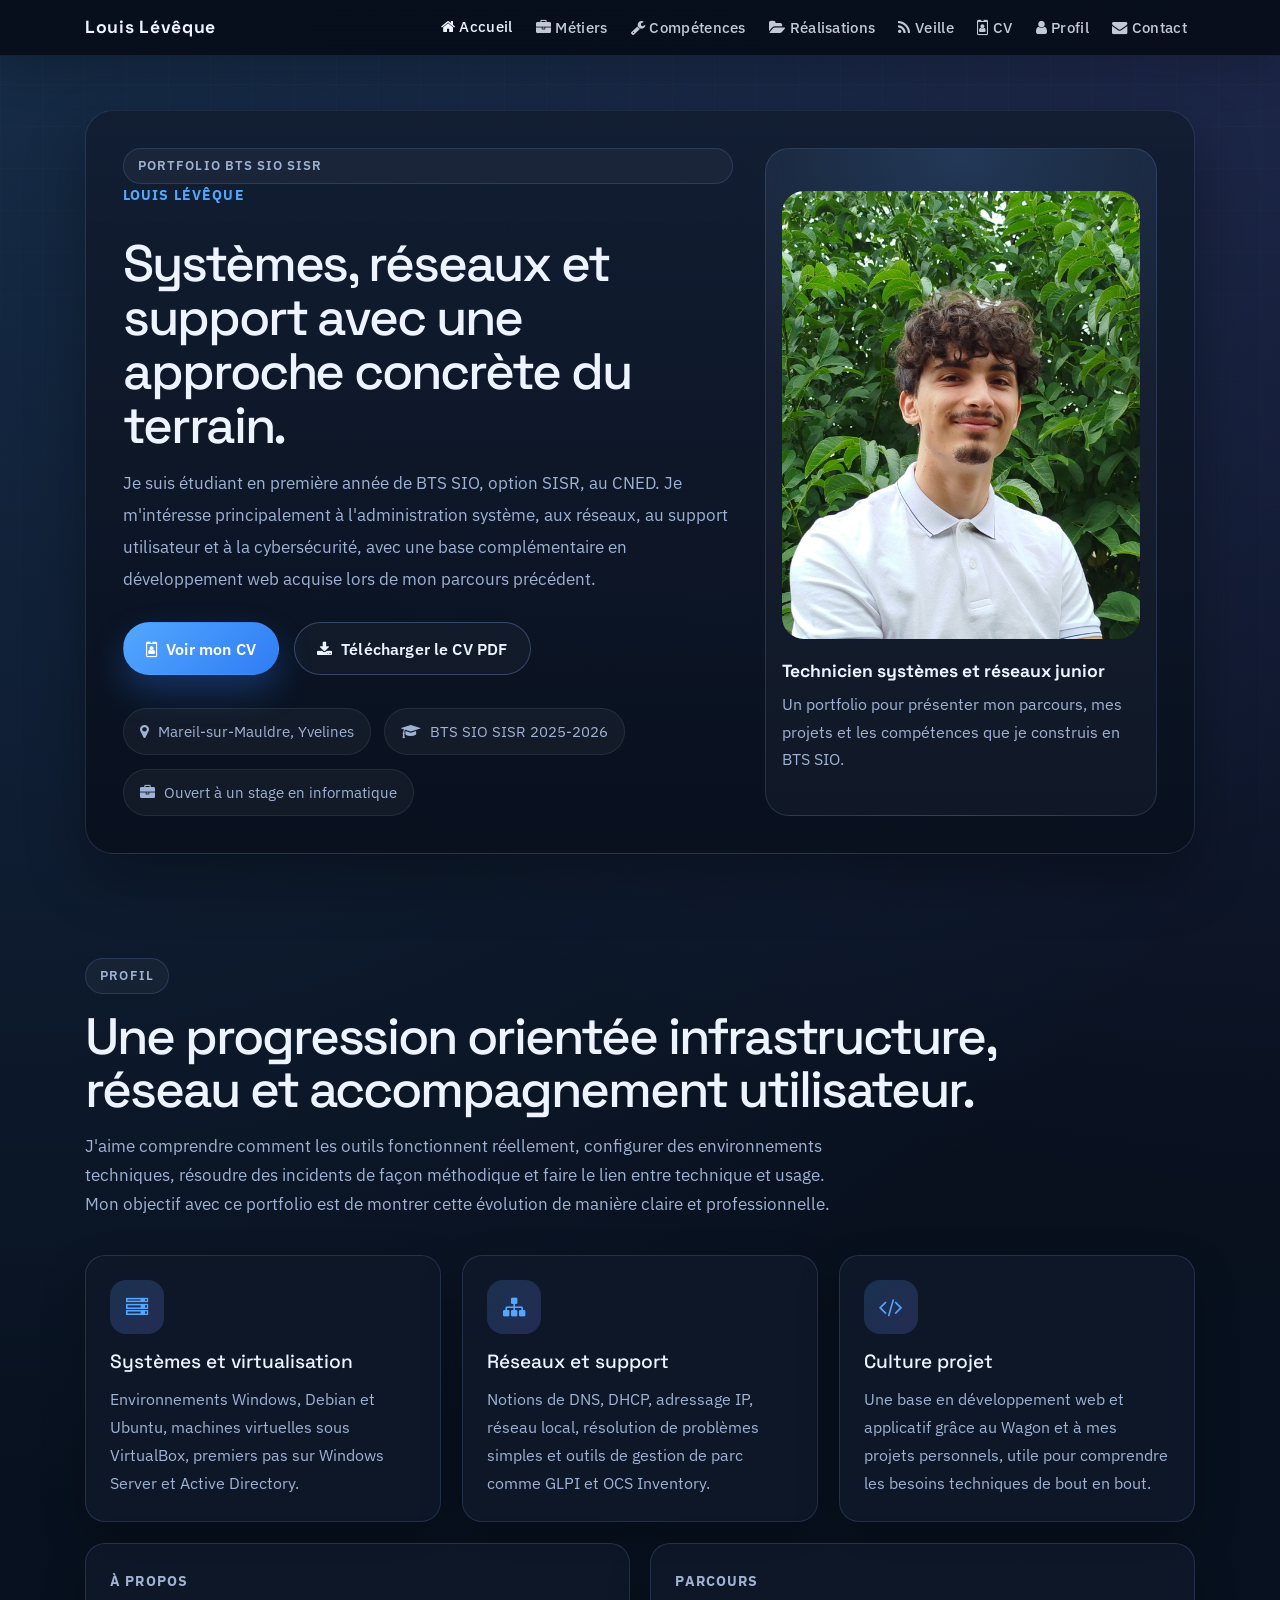
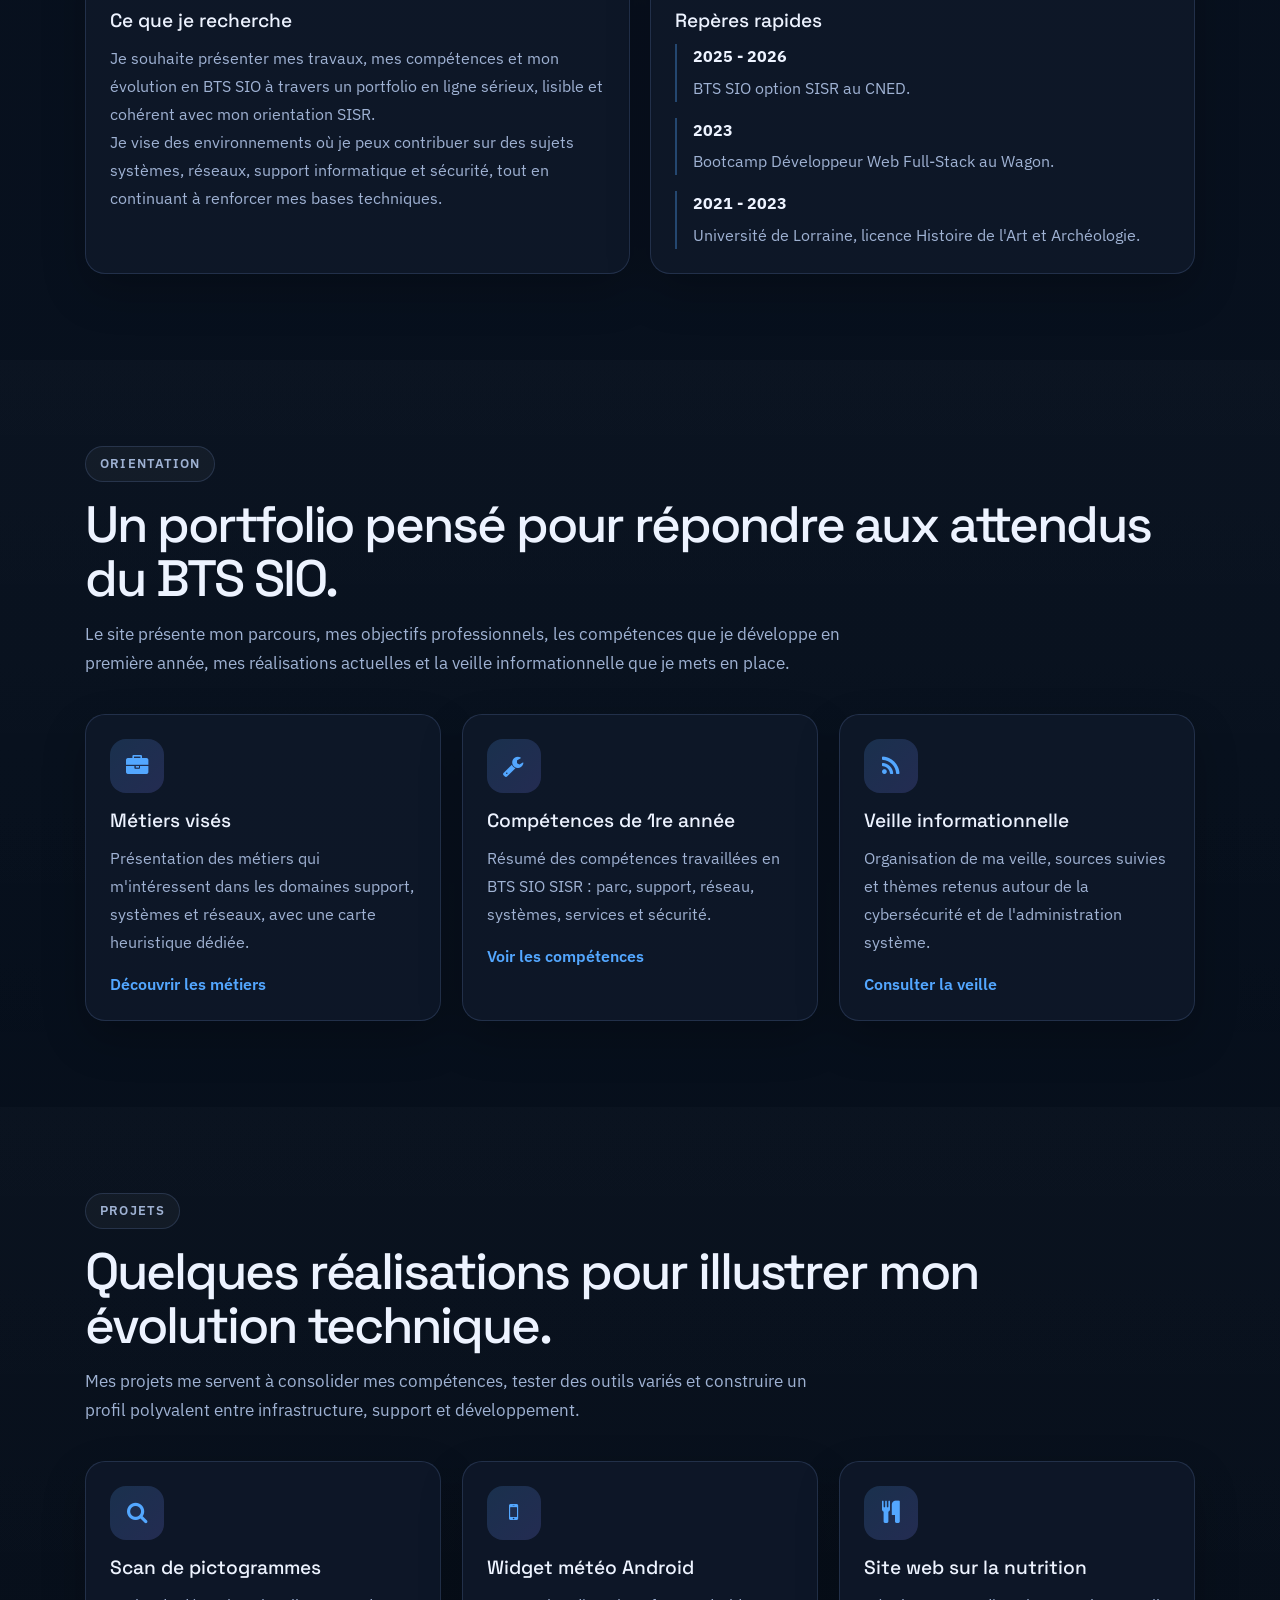
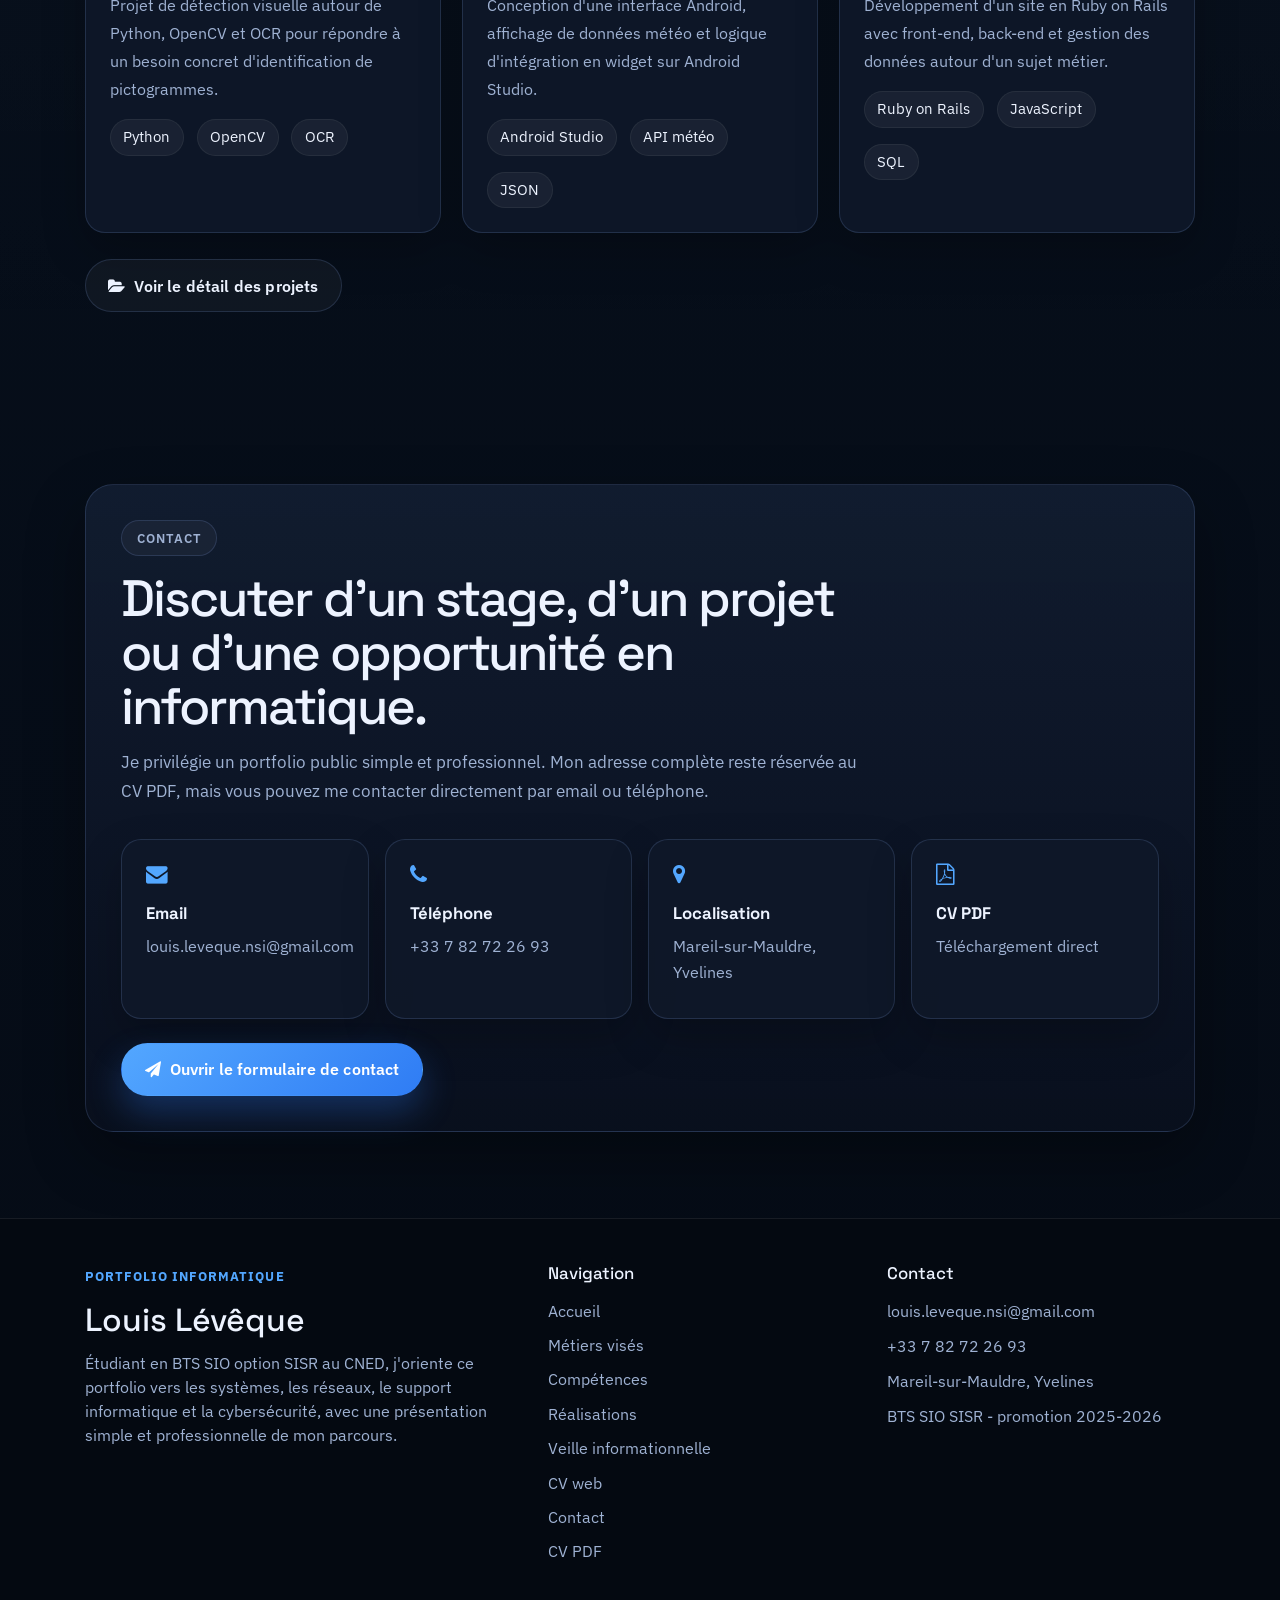
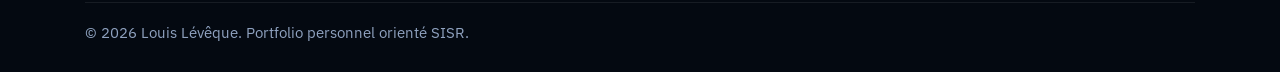
==== index.html @ 65be2db2 "Publie la version finale du portfolio SISR" ====
<!doctype html>
<html lang="fr">
    <head>
        <meta charset="utf-8">
        <meta name="viewport" content="width=device-width, initial-scale=1, shrink-to-fit=no">
        <meta name="description" content="Portfolio de Louis Lévêque, étudiant en BTS SIO option SISR, orienté systèmes, réseaux, support et cybersécurité.">
        <meta name="author" content="Louis Lévêque">
        <title>Portfolio de Louis Lévêque</title>
        <link rel="icon" href="favicon.ico">
        <link rel="preconnect" href="https://fonts.googleapis.com">
        <link rel="preconnect" href="https://fonts.gstatic.com" crossorigin>
        <link href="https://fonts.googleapis.com/css2?family=IBM+Plex+Sans:wght@400;500;600;700&family=Space+Grotesk:wght@500;700&display=swap" rel="stylesheet">
        <link rel="stylesheet" href="https://cdn.jsdelivr.net/npm/bootstrap@4.6.2/dist/css/bootstrap.min.css" integrity="sha384-xOolHFLEh07PJGoPkLv1IbcEPTNtaed2xpHsD9ESMhqIYd0nLMwNLD69Npy4HI+N" crossorigin="anonymous">
        <link href="https://maxcdn.bootstrapcdn.com/font-awesome/4.7.0/css/font-awesome.min.css" rel="stylesheet">
        <link href="css/site.css" rel="stylesheet">
        <link href="css/accueil.css" rel="stylesheet">
        <script src="js/index.js"></script>
    </head>
    <body data-page="home">
        <div id="header"></div>

        <main>
            <section class="hero-shell">
                <div class="container">
                    <div class="hero-layout surface-card">
                        <div class="hero-copy">
                            <span class="section-tag">Portfolio BTS SIO SISR</span>
                            <p class="eyebrow">Louis Lévêque</p>
                            <h1 class="section-title">Systèmes, réseaux et support avec une approche concrète du terrain.</h1>
                            <p class="hero-lead">
                                Je suis étudiant en première année de BTS SIO, option SISR, au CNED. Je m'intéresse
                                principalement à l'administration système, aux réseaux, au support utilisateur et à la
                                cybersécurité, avec une base complémentaire en développement web acquise lors de mon
                                parcours précédent.
                            </p>
                            <div class="hero-actions">
                                <a class="btn-accent" href="pages/cv.html">
                                    <span class="fa fa-id-badge"></span> Voir mon CV
                                </a>
                                <a class="btn-outline-light" href="docs/CV-Louis-Leveque-Stage.pdf" target="_blank">
                                    <span class="fa fa-download"></span> Télécharger le CV PDF
                                </a>
                            </div>
                            <div class="meta-list hero-meta">
                                <div class="meta-pill"><span class="fa fa-map-marker"></span> Mareil-sur-Mauldre, Yvelines</div>
                                <div class="meta-pill"><span class="fa fa-graduation-cap"></span> BTS SIO SISR 2025-2026</div>
                                <div class="meta-pill"><span class="fa fa-briefcase"></span> Ouvert à un stage en informatique</div>
                            </div>
                        </div>

                        <aside class="portrait-card">
                            <div class="portrait-frame">
                                <img src="Images/photo-cv.jpg" alt="Portrait de Louis Lévêque">
                            </div>
                            <div class="portrait-caption">
                                <p class="portrait-role">Technicien systèmes et réseaux junior</p>
                                <p class="portrait-note">
                                    Un portfolio pour présenter mon parcours, mes projets et les compétences que je construis en BTS SIO.
                                </p>
                            </div>
                        </aside>
                    </div>
                </div>
            </section>

            <section class="section-shell" id="profil">
                <div class="container">
                    <span class="section-tag">Profil</span>
                    <h2 class="section-title profile-title">Une progression orientée infrastructure, réseau et accompagnement utilisateur.</h2>
                    <p class="section-intro">
                        J'aime comprendre comment les outils fonctionnent réellement, configurer des environnements
                        techniques, résoudre des incidents de façon méthodique et faire le lien entre technique et usage.
                        Mon objectif avec ce portfolio est de montrer cette évolution de manière claire et professionnelle.
                    </p>

                    <div class="focus-grid">
                        <article class="surface-card-soft focus-card">
                            <div class="focus-icon"><span class="fa fa-server"></span></div>
                            <h3>Systèmes et virtualisation</h3>
                            <p>Environnements Windows, Debian et Ubuntu, machines virtuelles sous VirtualBox, premiers pas sur Windows Server et Active Directory.</p>
                        </article>
                        <article class="surface-card-soft focus-card">
                            <div class="focus-icon"><span class="fa fa-sitemap"></span></div>
                            <h3>Réseaux et support</h3>
                            <p>Notions de DNS, DHCP, adressage IP, réseau local, résolution de problèmes simples et outils de gestion de parc comme GLPI et OCS Inventory.</p>
                        </article>
                        <article class="surface-card-soft focus-card">
                            <div class="focus-icon"><span class="fa fa-code"></span></div>
                            <h3>Culture projet</h3>
                            <p>Une base en développement web et applicatif grâce au Wagon et à mes projets personnels, utile pour comprendre les besoins techniques de bout en bout.</p>
                        </article>
                    </div>

                    <div class="profile-grid">
                        <article class="surface-card-soft profile-panel">
                            <p class="eyebrow">À propos</p>
                            <h3>Ce que je recherche</h3>
                            <p>
                                Je souhaite présenter mes travaux, mes compétences et mon évolution en BTS SIO à travers
                                un portfolio en ligne sérieux, lisible et cohérent avec mon orientation SISR.
                            </p>
                            <p>
                                Je vise des environnements où je peux contribuer sur des sujets systèmes, réseaux,
                                support informatique et sécurité, tout en continuant à renforcer mes bases techniques.
                            </p>
                        </article>

                        <article class="surface-card-soft profile-panel">
                            <p class="eyebrow">Parcours</p>
                            <h3>Repères rapides</h3>
                            <div class="timeline-snippet">
                                <div class="timeline-step">
                                    <span class="timeline-year">2025 - 2026</span>
                                    <p>BTS SIO option SISR au CNED.</p>
                                </div>
                                <div class="timeline-step">
                                    <span class="timeline-year">2023</span>
                                    <p>Bootcamp Développeur Web Full-Stack au Wagon.</p>
                                </div>
                                <div class="timeline-step">
                                    <span class="timeline-year">2021 - 2023</span>
                                    <p>Université de Lorraine, licence Histoire de l'Art et Archéologie.</p>
                                </div>
                            </div>
                        </article>
                    </div>
                </div>
            </section>

            <section class="section-shell section-alt" id="orientation">
                <div class="container">
                    <span class="section-tag">Orientation</span>
                    <h2 class="section-title">Un portfolio pensé pour répondre aux attendus du BTS SIO.</h2>
                    <p class="section-intro">
                        Le site présente mon parcours, mes objectifs professionnels, les compétences que je développe
                        en première année, mes réalisations actuelles et la veille informationnelle que je mets en place.
                    </p>

                    <div class="focus-grid">
                        <article class="surface-card-soft focus-card">
                            <div class="focus-icon"><span class="fa fa-briefcase"></span></div>
                            <h3>Métiers visés</h3>
                            <p>Présentation des métiers qui m'intéressent dans les domaines support, systèmes et réseaux, avec une carte heuristique dédiée.</p>
                            <a class="section-link" href="pages/metiers.html">Découvrir les métiers</a>
                        </article>
                        <article class="surface-card-soft focus-card">
                            <div class="focus-icon"><span class="fa fa-wrench"></span></div>
                            <h3>Compétences de 1re année</h3>
                            <p>Résumé des compétences travaillées en BTS SIO SISR : parc, support, réseau, systèmes, services et sécurité.</p>
                            <a class="section-link" href="pages/competences.html">Voir les compétences</a>
                        </article>
                        <article class="surface-card-soft focus-card">
                            <div class="focus-icon"><span class="fa fa-rss"></span></div>
                            <h3>Veille informationnelle</h3>
                            <p>Organisation de ma veille, sources suivies et thèmes retenus autour de la cybersécurité et de l'administration système.</p>
                            <a class="section-link" href="pages/veille.html">Consulter la veille</a>
                        </article>
                    </div>
                </div>
            </section>

            <section class="section-shell section-alt" id="projets">
                <div class="container">
                    <span class="section-tag">Projets</span>
                    <h2 class="section-title">Quelques réalisations pour illustrer mon évolution technique.</h2>
                    <p class="section-intro">
                        Mes projets me servent à consolider mes compétences, tester des outils variés et construire un profil
                        polyvalent entre infrastructure, support et développement.
                    </p>

                    <div class="projects-grid">
                        <article class="surface-card-soft project-card">
                            <div class="project-icon"><span class="fa fa-search"></span></div>
                            <h3>Scan de pictogrammes</h3>
                            <p>Projet de détection visuelle autour de Python, OpenCV et OCR pour répondre à un besoin concret d'identification de pictogrammes.</p>
                            <span class="chip">Python</span>
                            <span class="chip">OpenCV</span>
                            <span class="chip">OCR</span>
                        </article>

                        <article class="surface-card-soft project-card">
                            <div class="project-icon"><span class="fa fa-mobile"></span></div>
                            <h3>Widget météo Android</h3>
                            <p>Conception d'une interface Android, affichage de données météo et logique d'intégration en widget sur Android Studio.</p>
                            <span class="chip">Android Studio</span>
                            <span class="chip">API météo</span>
                            <span class="chip">JSON</span>
                        </article>

                        <article class="surface-card-soft project-card">
                            <div class="project-icon"><span class="fa fa-cutlery"></span></div>
                            <h3>Site web sur la nutrition</h3>
                            <p>Développement d'un site en Ruby on Rails avec front-end, back-end et gestion des données autour d'un sujet métier.</p>
                            <span class="chip">Ruby on Rails</span>
                            <span class="chip">JavaScript</span>
                            <span class="chip">SQL</span>
                        </article>
                    </div>

                    <div class="projects-cta">
                        <a class="btn-surface" href="pages/projets.html">
                            <span class="fa fa-folder-open"></span> Voir le détail des projets
                        </a>
                    </div>
                </div>
            </section>

            <section class="section-shell" id="contact">
                <div class="container">
                    <div class="contact-shell surface-card">
                        <div class="contact-copy">
                            <span class="section-tag">Contact</span>
                            <h2 class="section-title contact-title">Discuter d'un stage, d'un projet ou d'une opportunité en informatique.</h2>
                            <p class="section-intro">
                                Je privilégie un portfolio public simple et professionnel. Mon adresse complète reste
                                réservée au CV PDF, mais vous pouvez me contacter directement par email ou téléphone.
                            </p>
                        </div>

                        <div class="contact-grid">
                            <a class="surface-card-soft contact-card" href="mailto:louis.leveque.nsi@gmail.com?subject=Contact%20depuis%20le%20portfolio">
                                <span class="fa fa-envelope"></span>
                                <strong>Email</strong>
                                <span>louis.leveque.nsi@gmail.com</span>
                            </a>
                            <a class="surface-card-soft contact-card" href="tel:+33782722693">
                                <span class="fa fa-phone"></span>
                                <strong>Téléphone</strong>
                                <span>+33 7 82 72 26 93</span>
                            </a>
                            <div class="surface-card-soft contact-card">
                                <span class="fa fa-map-marker"></span>
                                <strong>Localisation</strong>
                                <span>Mareil-sur-Mauldre, Yvelines</span>
                            </div>
                            <a class="surface-card-soft contact-card" href="docs/CV-Louis-Leveque-Stage.pdf" target="_blank">
                                <span class="fa fa-file-pdf-o"></span>
                                <strong>CV PDF</strong>
                                <span>Téléchargement direct</span>
                            </a>
                        </div>
                        <div class="contact-actions">
                            <a class="btn-accent" href="pages/contact.html">
                                <span class="fa fa-paper-plane"></span> Ouvrir le formulaire de contact
                            </a>
                        </div>
                    </div>
                </div>
            </section>
        </main>

        <div id="footer"></div>

        <script src="https://cdn.jsdelivr.net/npm/jquery@3.5.1/dist/jquery.slim.min.js" integrity="sha384-DfXdz2htPH0lsSSs5nCTpuj/zy4C+OGpamoFVy38MVBnE+IbbVYUew+OrCXaRkfj" crossorigin="anonymous"></script>
        <script src="https://cdn.jsdelivr.net/npm/bootstrap@4.6.2/dist/js/bootstrap.bundle.min.js" integrity="sha384-Fy6S3B9q64WdZWQUiU+q4/2Lc9npb8tCaSX9FK7E8HnRr0Jz8D6OP9dO5Vg3Q9ct" crossorigin="anonymous"></script>
    </body>
</html>
---- css/site.css ----
:root {
    --bg: #081120;
    --bg-deep: #050b15;
    --surface: rgba(14, 24, 41, 0.92);
    --surface-strong: rgba(19, 31, 52, 0.98);
    --surface-soft: rgba(28, 44, 71, 0.72);
    --border: rgba(143, 181, 255, 0.16);
    --border-strong: rgba(143, 181, 255, 0.28);
    --text: #edf3ff;
    --muted: #9fb2d3;
    --accent: #53a7ff;
    --accent-strong: #2f7cf4;
    --accent-soft: rgba(83, 167, 255, 0.12);
    --secondary: #7d82ff;
    --success: #42c7a8;
    --shadow: 0 24px 60px rgba(0, 0, 0, 0.32);
    --radius-lg: 28px;
    --radius-md: 20px;
    --radius-sm: 14px;
}

* {
    box-sizing: border-box;
}

html {
    scroll-behavior: smooth;
}

body {
    margin: 0;
    min-height: 100vh;
    padding-top: 78px;
    color: var(--text);
    font-family: "IBM Plex Sans", "Segoe UI", sans-serif;
    background:
        radial-gradient(circle at top left, rgba(83, 167, 255, 0.18), transparent 30%),
        radial-gradient(circle at top right, rgba(125, 130, 255, 0.16), transparent 24%),
        linear-gradient(180deg, #091120 0%, #07101d 48%, #050b15 100%);
}

body::before {
    position: fixed;
    inset: 0;
    z-index: -1;
    content: "";
    background-image:
        linear-gradient(rgba(255, 255, 255, 0.025) 1px, transparent 1px),
        linear-gradient(90deg, rgba(255, 255, 255, 0.025) 1px, transparent 1px);
    background-size: 42px 42px;
    mask-image: linear-gradient(180deg, rgba(0, 0, 0, 0.7), transparent 88%);
}

a {
    color: inherit;
}

a:hover {
    color: inherit;
}

img {
    max-width: 100%;
    display: block;
}

.site-navbar {
    border-bottom: 1px solid rgba(255, 255, 255, 0.08);
    background: rgba(5, 11, 21, 0.86) !important;
    backdrop-filter: blur(18px);
    box-shadow: 0 16px 40px rgba(0, 0, 0, 0.2);
}

.navbar-brand {
    color: var(--text) !important;
    font-family: "Space Grotesk", "Segoe UI", sans-serif;
    font-size: 1.1rem;
    font-weight: 700;
    letter-spacing: 0.04em;
}

.navbar-toggler {
    border-color: rgba(255, 255, 255, 0.12);
}

.navbar-toggler:focus {
    outline: none;
    box-shadow: 0 0 0 0.2rem rgba(83, 167, 255, 0.2);
}

.navbar-nav .nav-link {
    margin-left: 0.45rem;
    color: rgba(237, 243, 255, 0.82) !important;
    font-size: 0.96rem;
    font-weight: 500;
    letter-spacing: 0.02em;
    transition: color 0.2s ease, transform 0.2s ease;
}

.navbar-nav .nav-link:hover,
.navbar-nav .nav-link.active {
    color: var(--text) !important;
    transform: translateY(-1px);
}

.section-tag {
    display: inline-flex;
    align-items: center;
    gap: 0.5rem;
    padding: 0.45rem 0.9rem;
    border: 1px solid var(--border);
    border-radius: 999px;
    background: rgba(255, 255, 255, 0.04);
    color: var(--muted);
    font-size: 0.82rem;
    font-weight: 600;
    letter-spacing: 0.08em;
    text-transform: uppercase;
}

.section-title {
    margin: 1rem 0 0.9rem;
    font-family: "Space Grotesk", "Segoe UI", sans-serif;
    font-size: clamp(2rem, 4vw, 3.4rem);
    line-height: 1.05;
    letter-spacing: -0.04em;
}

.section-intro {
    max-width: 760px;
    color: var(--muted);
    font-size: 1.05rem;
    line-height: 1.75;
}

.surface-card {
    border: 1px solid var(--border);
    border-radius: var(--radius-lg);
    background: linear-gradient(180deg, rgba(18, 29, 49, 0.92), rgba(9, 16, 30, 0.96));
    box-shadow: var(--shadow);
}

.surface-card-soft {
    border: 1px solid var(--border);
    border-radius: var(--radius-md);
    background: rgba(15, 25, 41, 0.88);
    box-shadow: 0 18px 44px rgba(0, 0, 0, 0.22);
}

.section-shell {
    padding: 86px 0;
}

.btn-accent,
.btn-outline-light,
.btn-surface {
    display: inline-flex;
    align-items: center;
    justify-content: center;
    gap: 0.55rem;
    min-height: 48px;
    padding: 0.85rem 1.4rem;
    border-radius: 999px;
    font-weight: 600;
    letter-spacing: 0.01em;
    transition: transform 0.2s ease, box-shadow 0.2s ease, border-color 0.2s ease;
}

.btn-accent {
    color: #fff;
    border: 1px solid transparent;
    background: linear-gradient(135deg, var(--accent), var(--accent-strong));
    box-shadow: 0 16px 34px rgba(47, 124, 244, 0.3);
}

.btn-outline-light {
    color: var(--text);
    border: 1px solid var(--border-strong);
    background: rgba(255, 255, 255, 0.03);
}

.btn-surface {
    color: var(--text);
    border: 1px solid var(--border);
    background: rgba(255, 255, 255, 0.04);
}

.btn-accent:hover,
.btn-outline-light:hover,
.btn-surface:hover {
    transform: translateY(-2px);
    color: #fff;
    text-decoration: none;
}

.eyebrow {
    color: var(--accent);
    font-size: 0.9rem;
    font-weight: 700;
    letter-spacing: 0.08em;
    text-transform: uppercase;
}

.pill-list,
.meta-list {
    display: flex;
    flex-wrap: wrap;
    gap: 0.85rem;
}

.meta-pill {
    display: inline-flex;
    align-items: center;
    gap: 0.55rem;
    padding: 0.7rem 1rem;
    border: 1px solid rgba(255, 255, 255, 0.08);
    border-radius: 999px;
    background: rgba(255, 255, 255, 0.04);
    color: var(--muted);
    font-size: 0.95rem;
}

.chip {
    display: inline-flex;
    align-items: center;
    padding: 0.4rem 0.78rem;
    border-radius: 999px;
    border: 1px solid rgba(255, 255, 255, 0.06);
    background: rgba(255, 255, 255, 0.05);
    color: var(--text);
    font-size: 0.92rem;
}

.site-footer {
    padding: 44px 0 28px;
    border-top: 1px solid rgba(255, 255, 255, 0.08);
    background: rgba(4, 9, 17, 0.8);
}

.footer-grid {
    display: grid;
    grid-template-columns: 1.4fr 1fr 1fr;
    gap: 2rem;
}

.footer-kicker {
    color: var(--accent);
    font-size: 0.8rem;
    font-weight: 700;
    letter-spacing: 0.08em;
    text-transform: uppercase;
}

.footer-title {
    margin: 0.85rem 0 0.75rem;
    font-family: "Space Grotesk", "Segoe UI", sans-serif;
    font-size: 2rem;
}

.footer-copy,
.footer-links a,
.footer-contact a,
.footer-contact span {
    color: var(--muted);
}

.footer-links {
    display: flex;
    flex-direction: column;
    gap: 0.65rem;
    margin: 0;
    padding: 0;
    list-style: none;
}

.footer-links a,
.footer-contact a {
    text-decoration: none;
}

.footer-links a:hover,
.footer-contact a:hover {
    color: var(--text);
}

.footer-heading {
    margin-bottom: 0.95rem;
    font-family: "Space Grotesk", "Segoe UI", sans-serif;
    font-size: 1.05rem;
}

.footer-contact {
    display: flex;
    flex-direction: column;
    gap: 0.7rem;
}

.footer-bottom {
    margin-top: 2.4rem;
    padding-top: 1.2rem;
    border-top: 1px solid rgba(255, 255, 255, 0.08);
    color: rgba(159, 178, 211, 0.9);
    font-size: 0.94rem;
}

@media (max-width: 991.98px) {
    body {
        padding-top: 72px;
    }

    .navbar-nav {
        padding: 1rem 0 0.3rem;
    }

    .navbar-nav .nav-link {
        margin-left: 0;
    }

    .footer-grid {
        grid-template-columns: 1fr;
    }
}

@media (max-width: 767.98px) {
    .section-shell {
        padding: 68px 0;
    }

    .section-title {
        font-size: 2.2rem;
    }
}
---- css/accueil.css ----
.hero-shell {
    padding: 32px 0 18px;
}

.hero-layout {
    display: grid;
    grid-template-columns: minmax(0, 1.4fr) minmax(280px, 0.9fr);
    gap: 2rem;
    align-items: stretch;
    padding: 2.3rem;
}

.hero-copy {
    display: flex;
    flex-direction: column;
    justify-content: center;
}

.hero-lead {
    max-width: 720px;
    margin: 0;
    color: var(--muted);
    font-size: 1.08rem;
    line-height: 1.85;
}

.hero-actions {
    display: flex;
    flex-wrap: wrap;
    gap: 0.9rem;
    margin: 1.7rem 0;
}

.hero-meta {
    margin-top: 0.35rem;
}

.portrait-card {
    display: flex;
    flex-direction: column;
    justify-content: center;
    padding: 1rem;
    border: 1px solid var(--border);
    border-radius: 24px;
    background:
        radial-gradient(circle at top, rgba(83, 167, 255, 0.16), transparent 42%),
        rgba(255, 255, 255, 0.03);
}

.portrait-frame {
    overflow: hidden;
    border-radius: 22px;
    aspect-ratio: 4 / 5;
    background: #0f1a2e;
}

.portrait-frame img {
    width: 100%;
    height: 100%;
    object-fit: cover;
}

.portrait-caption {
    margin-top: 1.2rem;
}

.portrait-role {
    margin-bottom: 0.45rem;
    font-family: "Space Grotesk", "Segoe UI", sans-serif;
    font-size: 1.1rem;
    font-weight: 700;
}

.portrait-note {
    margin: 0;
    color: var(--muted);
    line-height: 1.7;
}

.profile-title {
    max-width: 920px;
}

.focus-grid {
    display: grid;
    grid-template-columns: repeat(3, minmax(0, 1fr));
    gap: 1.3rem;
    margin-top: 2.2rem;
}

.focus-card,
.profile-panel,
.project-card,
.contact-card {
    padding: 1.5rem;
}

.focus-card h3,
.profile-panel h3,
.project-card h3 {
    margin: 1rem 0 0.75rem;
    font-family: "Space Grotesk", "Segoe UI", sans-serif;
    font-size: 1.2rem;
}

.focus-card p,
.profile-panel p,
.project-card p {
    margin-bottom: 0;
    color: var(--muted);
    line-height: 1.75;
}

.section-link {
    display: inline-flex;
    align-items: center;
    margin-top: 1rem;
    color: var(--accent);
    font-weight: 600;
    text-decoration: none;
}

.section-link:hover {
    color: #7ebfff;
    text-decoration: none;
}

.focus-icon,
.project-icon {
    display: inline-flex;
    align-items: center;
    justify-content: center;
    width: 54px;
    height: 54px;
    border-radius: 16px;
    background: linear-gradient(135deg, rgba(83, 167, 255, 0.18), rgba(125, 130, 255, 0.2));
    color: var(--accent);
    font-size: 1.4rem;
}

.profile-grid {
    display: grid;
    grid-template-columns: repeat(2, minmax(0, 1fr));
    gap: 1.3rem;
    margin-top: 1.3rem;
}

.timeline-snippet {
    display: grid;
    gap: 1rem;
}

.timeline-step {
    padding-left: 1rem;
    border-left: 2px solid rgba(83, 167, 255, 0.34);
}

.timeline-year {
    color: var(--text);
    font-weight: 700;
}

.timeline-step p {
    margin: 0.35rem 0 0;
}

.section-alt {
    background: linear-gradient(180deg, rgba(255, 255, 255, 0.02), transparent);
}

.projects-grid {
    display: grid;
    grid-template-columns: repeat(3, minmax(0, 1fr));
    gap: 1.3rem;
    margin-top: 2.2rem;
}

.project-card .chip {
    margin-top: 1rem;
    margin-right: 0.55rem;
}

.projects-cta {
    margin-top: 1.6rem;
}

.contact-shell {
    padding: 2.2rem;
}

.contact-title {
    max-width: 760px;
}

.contact-grid {
    display: grid;
    grid-template-columns: repeat(4, minmax(0, 1fr));
    gap: 1rem;
    margin-top: 2rem;
}

.contact-actions {
    margin-top: 1.5rem;
}

.contact-card {
    display: flex;
    flex-direction: column;
    gap: 0.45rem;
    min-height: 180px;
    text-decoration: none;
    transition: transform 0.2s ease, border-color 0.2s ease;
}

.contact-card:hover {
    transform: translateY(-3px);
    border-color: var(--border-strong);
    text-decoration: none;
}

.contact-card span.fa {
    color: var(--accent);
    font-size: 1.35rem;
}

.contact-card strong {
    margin-top: 0.5rem;
    font-family: "Space Grotesk", "Segoe UI", sans-serif;
    font-size: 1.05rem;
}

.contact-card span:last-child {
    color: var(--muted);
    line-height: 1.65;
}

@media (max-width: 991.98px) {
    .hero-layout,
    .profile-grid,
    .projects-grid,
    .contact-grid,
    .focus-grid {
        grid-template-columns: 1fr;
    }

    .portrait-card {
        max-width: 460px;
    }
}

@media (max-width: 767.98px) {
    .hero-layout,
    .contact-shell {
        padding: 1.4rem;
    }

    .hero-shell {
        padding-top: 18px;
    }

    .hero-lead {
        font-size: 1rem;
    }

    .contact-card {
        min-height: auto;
    }
}
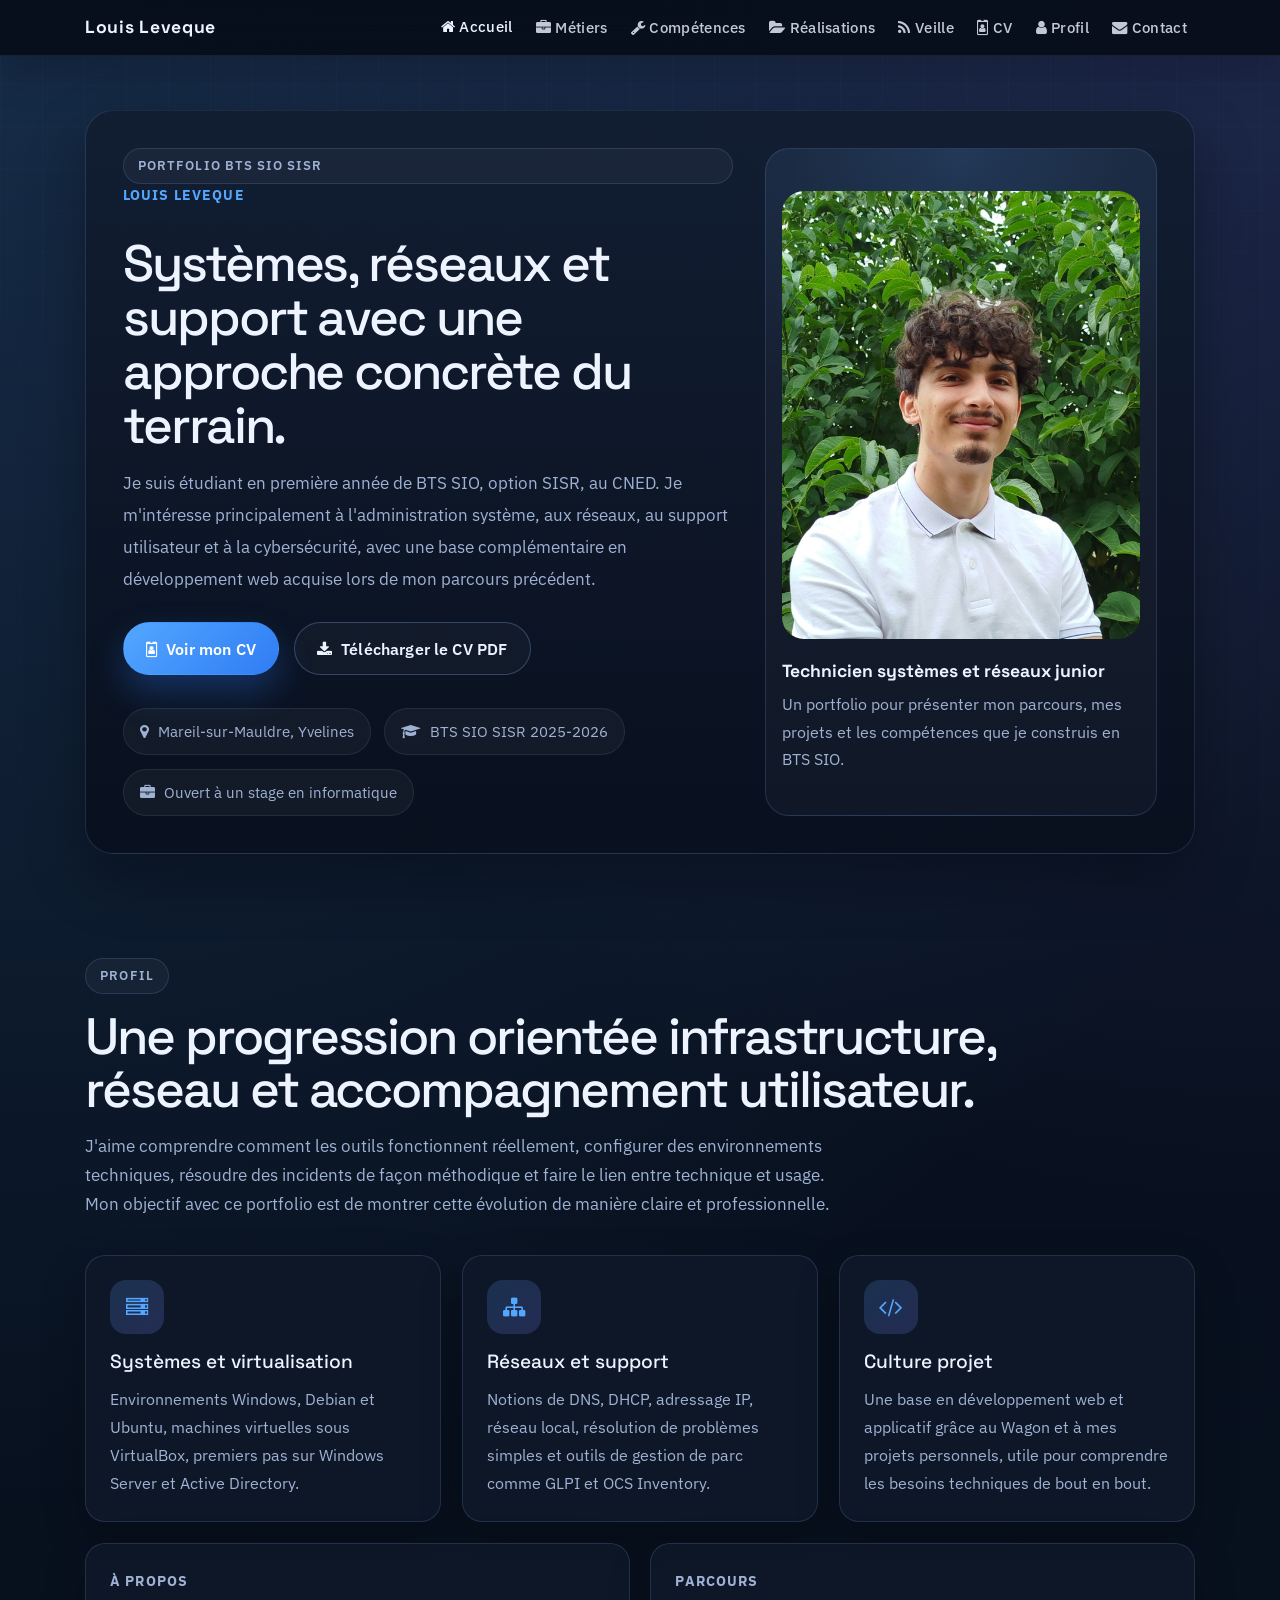
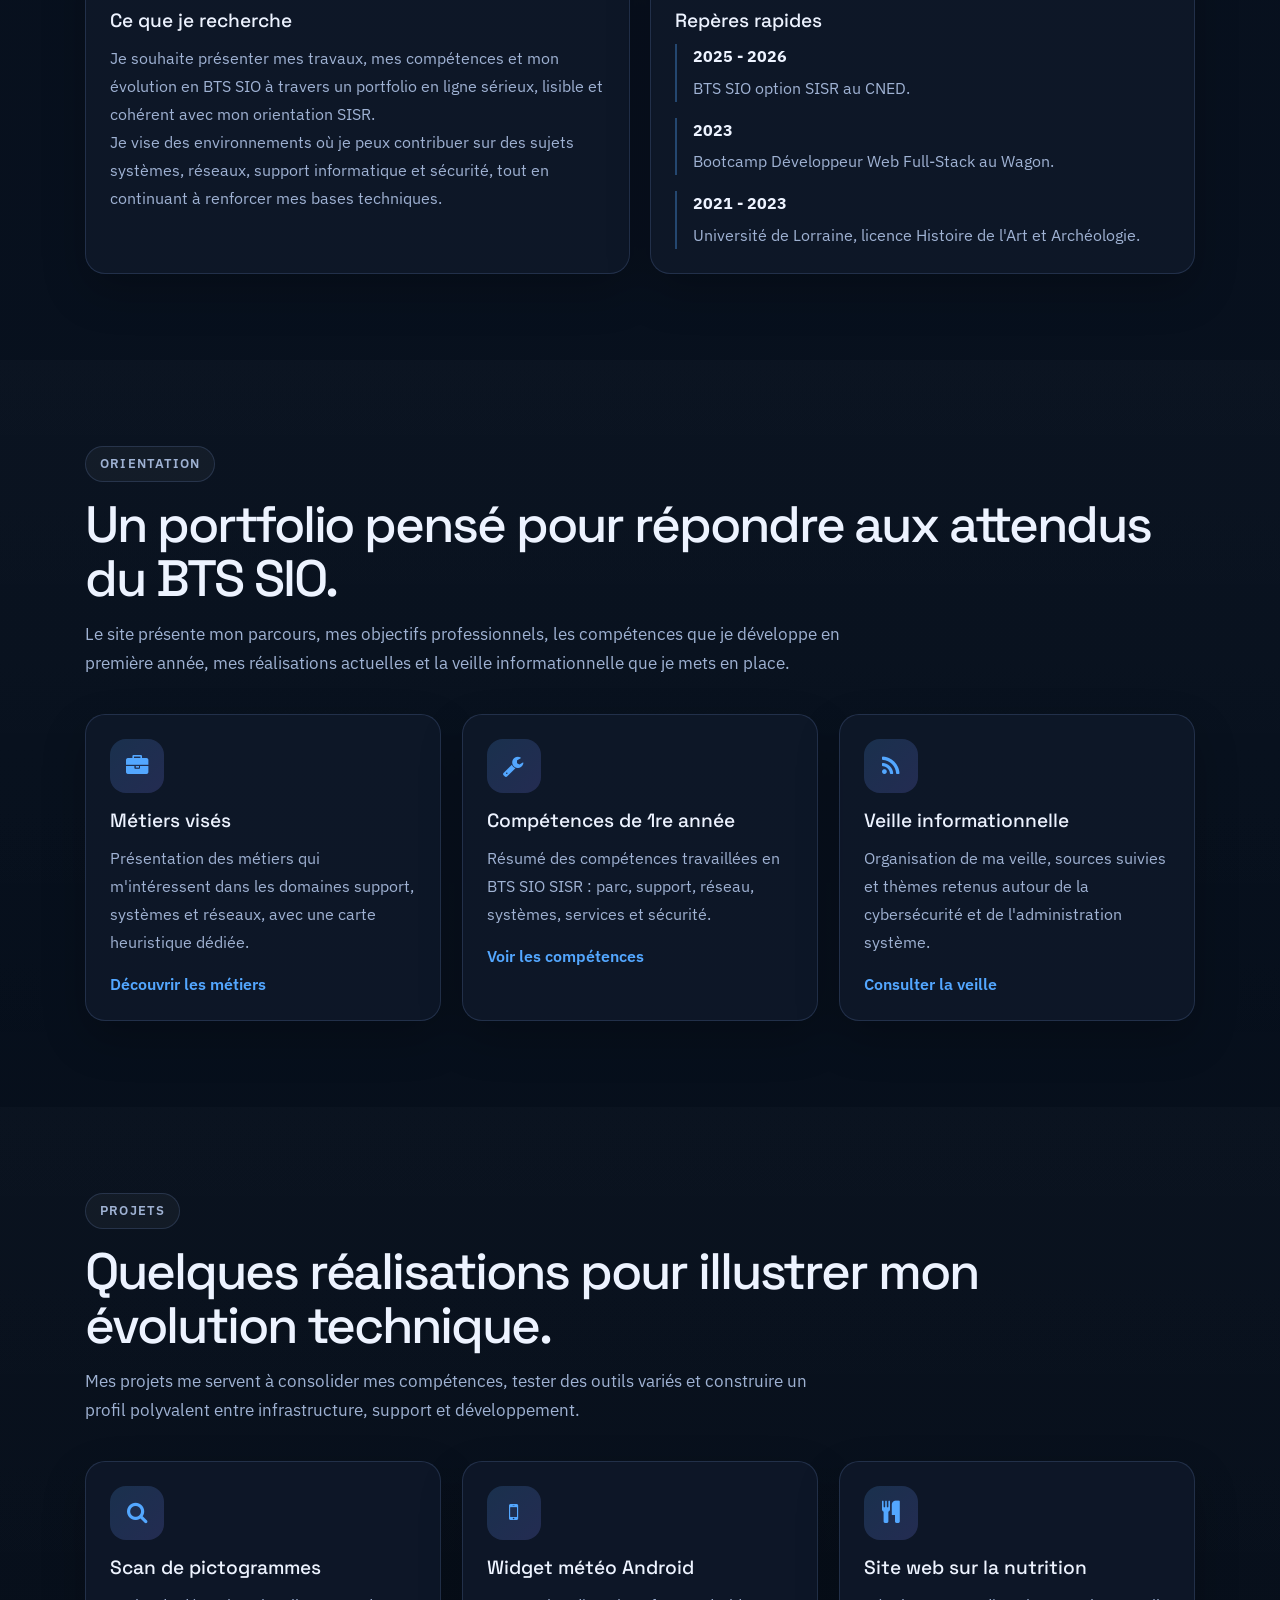
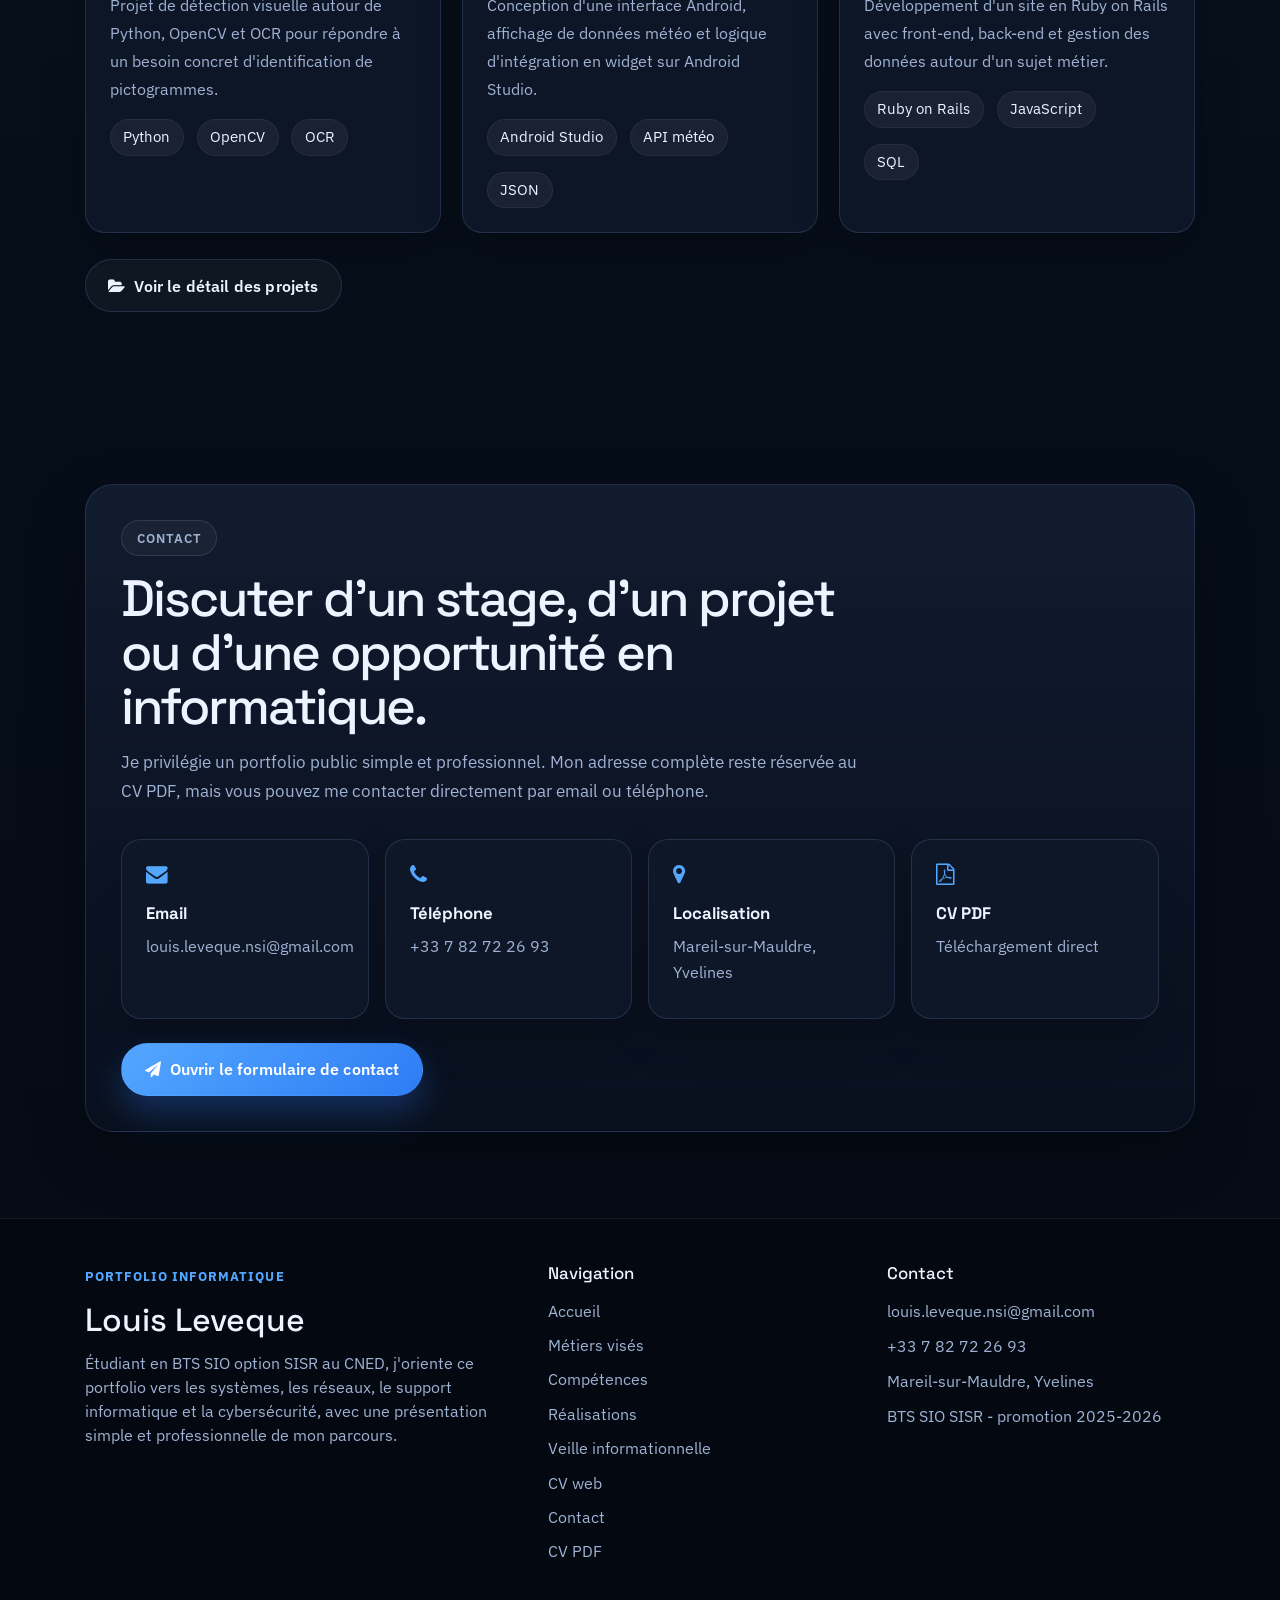
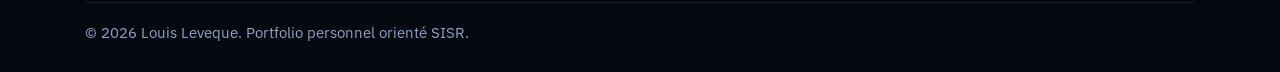
==== commit 070bd385: "Retire les accents du nom et neutralise les mentions temporaires" ====
--- a/index.html
+++ b/index.html
@@ -3,9 +3,9 @@
     <head>
         <meta charset="utf-8">
         <meta name="viewport" content="width=device-width, initial-scale=1, shrink-to-fit=no">
-        <meta name="description" content="Portfolio de Louis Lévêque, étudiant en BTS SIO option SISR, orienté systèmes, réseaux, support et cybersécurité.">
-        <meta name="author" content="Louis Lévêque">
-        <title>Portfolio de Louis Lévêque</title>
+        <meta name="description" content="Portfolio de Louis Leveque, étudiant en BTS SIO option SISR, orienté systèmes, réseaux, support et cybersécurité.">
+        <meta name="author" content="Louis Leveque">
+        <title>Portfolio de Louis Leveque</title>
         <link rel="icon" href="favicon.ico">
         <link rel="preconnect" href="https://fonts.googleapis.com">
         <link rel="preconnect" href="https://fonts.gstatic.com" crossorigin>
@@ -25,7 +25,7 @@
                     <div class="hero-layout surface-card">
                         <div class="hero-copy">
                             <span class="section-tag">Portfolio BTS SIO SISR</span>
-                            <p class="eyebrow">Louis Lévêque</p>
+                            <p class="eyebrow">Louis Leveque</p>
                             <h1 class="section-title">Systèmes, réseaux et support avec une approche concrète du terrain.</h1>
                             <p class="hero-lead">
                                 Je suis étudiant en première année de BTS SIO, option SISR, au CNED. Je m'intéresse
@@ -50,7 +50,7 @@
 
                         <aside class="portrait-card">
                             <div class="portrait-frame">
-                                <img src="Images/photo-cv.jpg" alt="Portrait de Louis Lévêque">
+                                <img src="Images/photo-cv.jpg" alt="Portrait de Louis Leveque">
                             </div>
                             <div class="portrait-caption">
                                 <p class="portrait-role">Technicien systèmes et réseaux junior</p>
